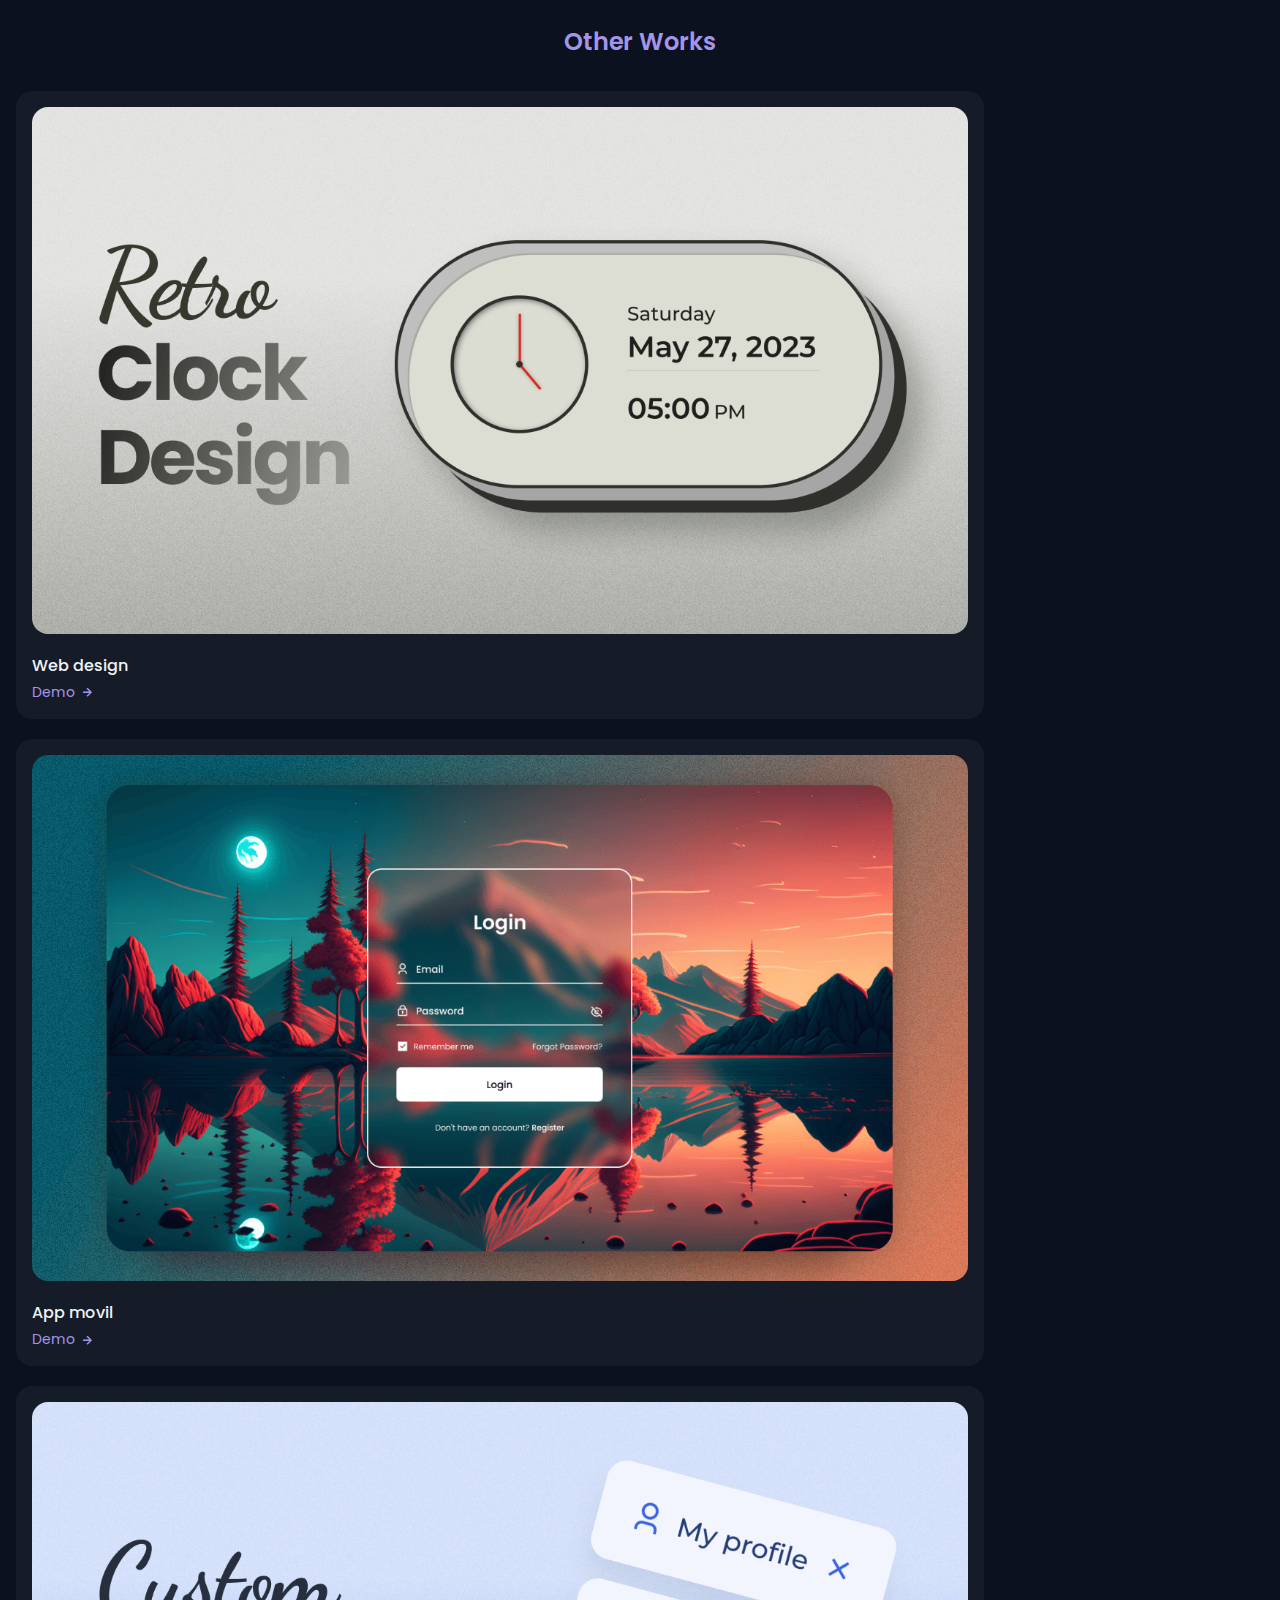
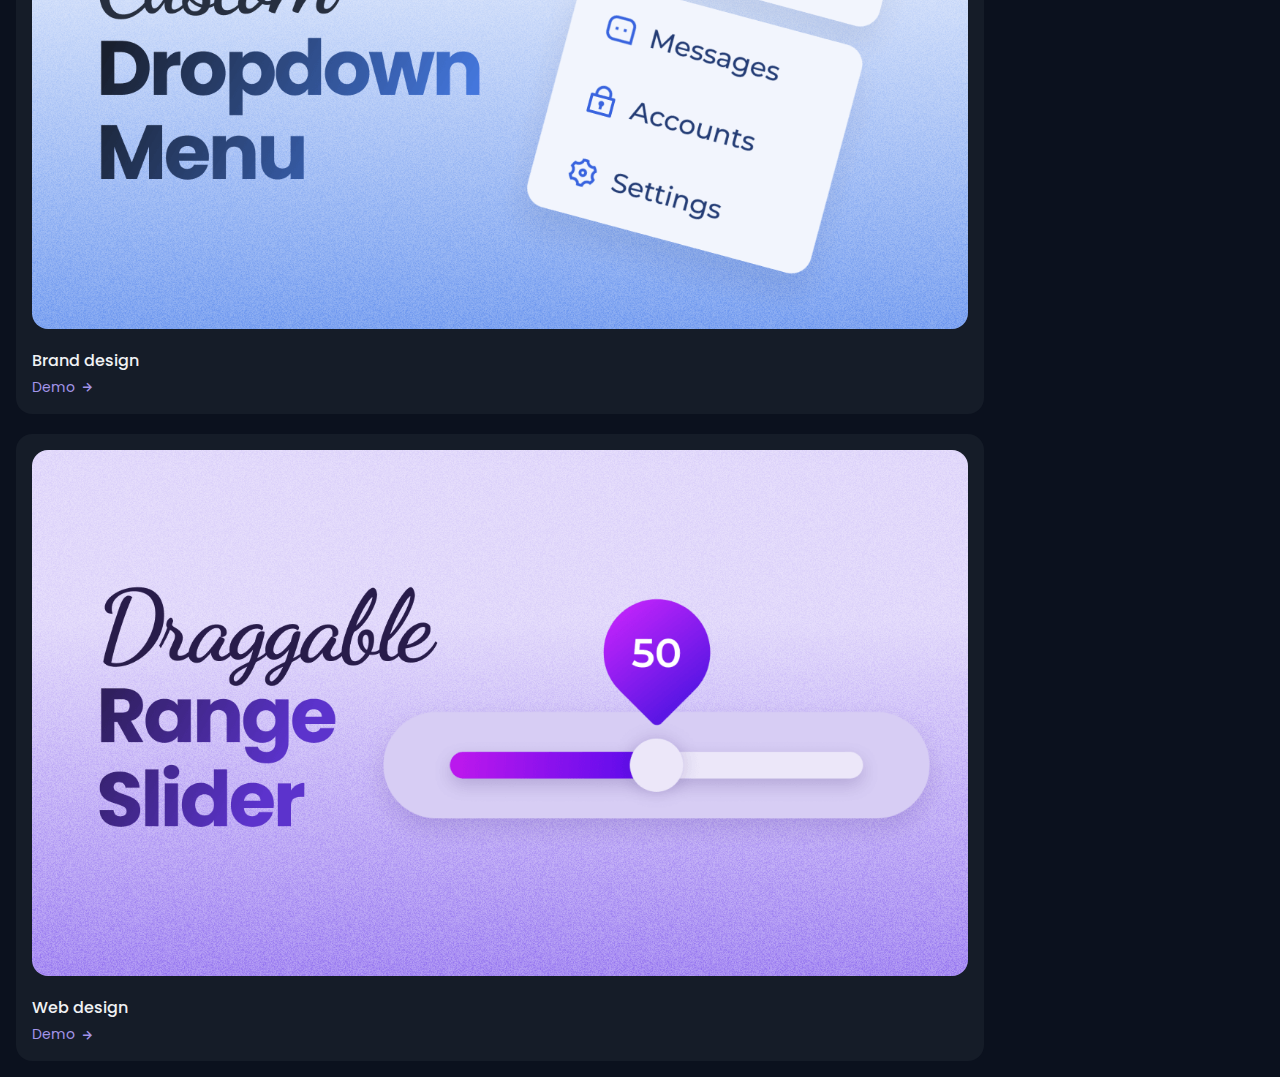
==== project.html @ c3a9596c "Add files via upload" ====
<!DOCTYPE html>

<html lang="en">
  <head>
    <meta charset="UTF-8" />
    <meta name="viewport" content="width=device-width, initial-scale=1.0" />
    <meta http-equiv="X-UA-Compatible" content="ie=edge" />
    
        <!--=============== FAVICON ===============-->

    <link
      rel="shortcut icon"
      href="logo.png"
      type="image/x-icon"
    />

    
        <!--=============== BOXICONS ===============-->

    <link
      href="https://unpkg.com/boxicons@2.1.4/css/boxicons.min.css"
      rel="stylesheet"
    />
    
     <!-- Project CSS -->
    <link rel="stylesheet" href="project.css"/>
    <title>Project | Akasii</title>
  </head>
  <body>
    
          <section class="work section" id="work">
        <h2 class="section__title section__title-project section__work">Other Works</h2>

        <div class="work__container container grid">
          <div class="work__card mix web">
            <img src="work6.png" alt="" class="work__img" />

            <h3 class="work__title">Web design</h3>

            <a href="#" class="work__button">
              Demo <i class="bx bx-right-arrow-alt work__icon"></i>
            </a>
          </div>

          <div class="work__card mix movil">
            <img src="work7.png" alt="" class="work__img" />

            <h3 class="work__title">App movil</h3>

            <a href="#" class="work__button">
              Demo <i class="bx bx-right-arrow-alt work__icon"></i>
            </a>
          </div>

          <div class="work__card mix design">
            <img src="work8.png" alt="" class="work__img" />

            <h3 class="work__title">Brand design</h3>

            <a href="#" class="work__button">
              Demo <i class="bx bx-right-arrow-alt work__icon"></i>
            </a>
          </div>

          <div class="work__card mix web">
            <img src="work9.png" alt="" class="work__img" />

            <h3 class="work__title">Web design</h3>

            <a href="#" class="work__button">
              Demo <i class="bx bx-right-arrow-alt work__icon"></i>
            </a>
          </div>

</section>
    
  </body>
</html>
---- project.css ----
/*=============== GOOGLE FONTS ===============*/
@import url("https://fonts.googleapis.com/css2?family=Poppins:wght@400;500;600&display=swap");

/*=============== VARIABLES CSS ===============*/
:root {
  --header-height: 3.5rem;

  /*========== Colors ==========*/
  /*Color mode HSL(hue, saturation, lightness)*/
  /*
        Purple: hsl(250, 66%, 75%)
        Blue: hsl(207, 90%, 72%)
        Pink: hsl(356, 66%, 75%)
        Teal: hsl(174, 63%, 62%)
  */
  --first-hue: 250;
  --sat: 66%;
  --lig: 75%;
  --second-hue: 219;
  --first-color: hsl(var(--first-hue), var(--sat), var(--lig));
  --first-color-alt: hsl(var(--first-hue), var(--sat), 71%); /* -4% */
  --title-color: hsl(var(--second-hue), 15%, 95%);
  --text-color: hsl(var(--second-hue), 8%, 75%);
  --text-color-light: hsl(var(--second-hue), 4%, 55%);
  --body-color: hsl(var(--second-hue), 48%, 8%);
  --container-color: hsl(var(--second-hue), 32%, 12%);

  /*========== Font and typography ==========*/
  /*.5rem = 8px | 1rem = 16px ...*/
  --body-font: 'Poppins', sans-serif;
  --biggest-font-size: 1.75rem;
  --h1-font-size: 1.5rem;
  --h2-font-size: 1.25rem;
  --h3-font-size: 1rem;
  --normal-font-size: .938rem;
  --small-font-size: .813rem;
  --smaller-font-size: .75rem;
  --tiny-font-size: .625rem;

  /*========== Font weight ==========*/
  --font-medium: 500;
  --font-semibold: 600;

  /*========== z index ==========*/
  --z-tooltip: 10;
  --z-fixed: 100;
  --z-modal: 1000;
}

/* Responsive typography */
@media screen and (min-width: 968px) {
  :root {
    --biggest-font-size: 2.5rem;
    --h1-font-size: 2.25rem;
    --h2-font-size: 1.5rem;
    --h3-font-size: 1.25rem;
    --normal-font-size: 1rem;
    --small-font-size: .875rem;
    --smaller-font-size: .813rem;
  }
}

/*=============== BASE ===============*/
* {
  box-sizing: border-box;
  padding: 0;
  margin: 0;
}

html {
  scroll-behavior: smooth;
}

body,
button,
input,
textarea {
  font-family: var(--body-font);
  font-size: var(--normal-font-size);
}

body {
  background-color: var(--body-color);
  color: var(--text-color);
  transition: .4s; /* for light mode animation */
}

h1, h2, h3 {
  color: var(--title-color);
  font-weight: var(--font-semibold);
}

ul {
  list-style: none;
}

a {
  text-decoration: none;
}

button {
  cursor: pointer;
  border: none;
  outline: none;
}

img {
  max-width: 100%;
  height: auto;
}

/*=============== THEME ===============*/


/*========== Variables Dark theme ==========*/


/*========== 
    Color changes in some parts of 
    the website, in light theme
==========*/


/*=============== REUSABLE CSS CLASSES ===============*/
.container {
  max-width: 968px;
  margin-left: 1rem;
  margin-right: 1rem;
}

.grid {
  display: grid;
  gap: 1.25rem;
}

.main {
  overflow: hidden;
}

.section {
  padding: 4.5rem 0 1rem;
}

.section__title, 
.section__subtitle {
  text-align: center;
}

.section__title {
  font-size: var(--h2-font-size);
  color: var(--first-color);
  margin-bottom: 2rem;
}

.section__work {
  margin-bottom: 1rem;
}

.section__subtitle {
  display: block;
  font-size: var(--smaller-font-size);
  color: var(--text-color-light);
}

/*=============== HEADER & NAV===============*/
.header {
  position: fixed;
  top: 0;
  left: 0;
  width: 100%;
  background-color: var(--body-color);
  z-index: var(--z-fixed);
}

.nav {
  height: var(--header-height);
  display: flex;
  justify-content: space-between;
  align-items: center;
}

.nav__logo {
  color: var(--first-color);
  font-weight: var(--font-medium);
  transition: .4s;
}

.nav__logo:hover {
  color: var(--first-color-alt);
}

.nav__menu {
  position: fixed;
  bottom: 1rem;
  background-color: hsl(var(--second-hue), 32%, 16%, .8);
  width: 90%;
  border-radius: 4rem;
  padding: 1rem 2.25rem;
  backdrop-filter: blur(10px);
}

.nav__list {
  display: flex;
  justify-content: space-between;
  align-content: center;
}

.nav__link {
  color: var(--text-color);
  font-size: 1.25rem;
  padding: .4rem;
  display: flex;
  border-radius: 5rem;
}

/* Active link */
.active-link {
  background: linear-gradient(100deg,
              hsl(var(--first-hue), var(--sat), var(--lig), 1),
              hsl(var(--first-hue), var(--sat), var(--lig), .2)
              );
  box-shadow: 0 0 16px hsl(var(--first-hue), var(--sat), var(--lig), .4);
}

/* Change background header */
.scroll-header {
  box-shadow: 0 4px 4px hsl(0, 0%, 4%, .3);
}

/*=============== HOME ===============*/
.home__container {
  position: relative;
  row-gap: 4.5rem;
  padding-top: 2rem;
}

.home__data {
  text-align: center;
}

.home__greeting, 
.home__education {
  font-size: var(--small-font-size);
  font-weight: var(--font-medium);
}

.home__greeting {
  display: block;
  color: var(--title-color);
  margin-bottom: .25rem;
}

.home__education {
  color: var(--text-color);
  margin-bottom: .25rem;
}

.home__name {
  font-size: var(--biggest-font-size);
}

.home__img {
  width: 160px;
}

.home__handle {
  justify-self: center;
  width: 190px;
  height: 293px;
  background: linear-gradient(100deg,
              hsl(var(--first-hue), var(--sat), var(--lig), 1),
              hsl(var(--first-hue), var(--sat), var(--lig), .2)
             );
  border-radius: 10rem 10rem 1rem 1rem;
  display: flex;
  align-items: flex-end;
  justify-content: center;
  overflow: hidden;
}

.home__buttons {
  display: flex;
  justify-content: center;
  align-items: center;
  gap: 1.5rem;
}

.home__social, 
.home__scroll {
  position: absolute;
}

.home__social {
  bottom: 5rem;
  left: 0;
  display: grid;
  row-gap: .5rem;
}

.home__social-link {
  width: max-content;
  background-color: var(--container-color);
  color: var(--first-color);
  padding: .25rem;
  border-radius: .25rem;
  display: flex;
  font-size: 1rem;
  transition: .4s;
}

.home__social-link:hover {
  background-color: var(--first-color);
  color: #fff;
}

.home__social::after {
  content: "";
  width: 32px;
  height: 2px;
  background-color: var(--first-color);
  transform: rotate(90deg) translate(16px, 3px);
}

.home__scroll {
  color: var(--first-color);
  right: -1.5rem;
  bottom: 4rem;
  display: grid;
  row-gap: 2.25rem;
  justify-items: center;
}

.home__scroll-icon {
  font-size: 1.25rem;
}

.home__scroll-name {
  font-size: var(--smaller-font-size);
  transform: rotate(90deg);
}

/*=============== BUTTONS ===============*/
.button {
  display: inline-block;
  background-color: var(--first-color);
  color: var(--body-color);
  padding: .75rem 1rem;
  border-radius: .5rem;
  font-weight: var(--font-medium);
  transition: .4s;
}

.button:hover {
  background-color: var(--first-color-alt);
  color: var(--body-color);
}

.button--ghost {
  background-color: transparent;
  border: 2px solid var(--first-color);
  color: var(--first-color);
}

/*=============== ABOUT ===============*/
.about__container {
  row-gap: 2.5rem;
}

.about__img {
  width: 220px;
  border-radius: 1.5rem;
  justify-self: center;
}

.about__data {
  text-align: center;
}

.about__info {
  display: grid;
  grid-template-columns: repeat(3, 1fr);
  gap: .5rem;
  margin-bottom: 2rem;
}

.about__box {
  background-color: var(--container-color);
  border-radius: .75rem;
  padding: .75rem .5rem;
}

.about__icon {
  font-size: 1.5rem;
  color: var(--first-color);
  margin-bottom: .5rem;
}

.about__title {
  font-size: var(--small-font-size);
}

.about__subtitle {
  font-size: var(--tiny-font-size);
}

.about__description {
  margin-bottom: 2rem;
}

/*=============== SKILLS ===============*/
.skills__container {
  row-gap: 2rem;
  padding-top: 1rem;
}

.skills__content {
  background-color: var(--container-color);
  padding: 1.5rem;
  border-radius: 1.25rem;
}

.skills__title {
  font-size: var(--normal-font-size);
  font-weight: var(--font-medium);
  color: var(--first-color);
  text-align: center;
  margin-bottom: 1.5rem;
}

.skills__box {
  display: flex;
  justify-content: center;
  column-gap: 2.5rem;
}

.skills__group {
  display: grid;
  align-content: flex-start;
  row-gap: 1rem;
}

.skills__data {
  display: flex;
  column-gap: .5rem;
}

.skills .bxs-badge-check {
  font-size: 1rem;
  color: var(--first-color);
}

.skills__name {
  font-size: var(--normal-font-size);
  font-weight: var(--font-medium);
  line-height: 18px;
}

.skills__level {
  font-size: var(--tiny-font-size);
}

/*Active modal*/
.active-modal {
  opacity: 1;
  visibility: visible;
}

/*=============== WORK ===============*/
.work__container {
  padding-top: 1rem;
}

.work__filters {
  display: flex;
  justify-content: center;
  align-items: center;
  column-gap: .75rem;
  margin-bottom: 2rem;
}

.work__item {
  cursor: pointer;
  color: var(--text-color);
  padding: .25rem .75rem;
  font-weight: var(--font-medium);
  border-radius: .5rem;
}

.work__card {
  background-color: var(--container-color);
  padding: 1rem;
  border-radius: 1rem;
}

.work__img {
  border-radius: 1rem;
  margin-bottom: .75rem;
}

.work__title {
  font-size: var(--normal-font-size);
  font-weight: var(--font-medium);
  margin-bottom: .25rem;
}

.work__button {
  width: max-content;
  color: var(--first-color);
  font-size: var(--small-font-size);
  display: flex;
  align-items: center;
  column-gap: .25rem;
}

.work__button:hover .work__icon {
  transform: translateX(.25rem);
}

.work__icon {
  font-size: 1rem;
  transition: .4s;
}

 .section__title-project {
   margin-top: -3rem;
 }

/* Active item work*/
.active-work {
  background-color: var(--first-color);
  color: var(--body-color);
}

.button__work {
  display: flex;
  margin-top: 1rem;
  text-align: center;
  align-content: center;
  justify-content: center;
  align-items: center;
}

.button__project-icon {
  font-size: 1rem;
  transition: .4s;
  margin-top: .25;
}

/*=============== TESTIMONIAL ===============*/


/* Swiper class */


/*=============== CONTACT ===============*/
.contact__container {
  row-gap: 3rem;
  padding-bottom: 3rem;
}

.contact__title {
  text-align: center;
  font-size: var(--h3-font-size);
  margin-bottom: 1.5rem;
}

.contact__info {
  display: grid;
  gap: 1rem;
}

.contact__card {
  background-color: var(--container-color);
  padding: 1rem;
  border-radius: .75rem;
  text-align: center;
  justify-content: center;
}

.contact__card-icon {
  font-size: 2rem;
  color: var(--title-color);
  margin-bottom: .25rem;
}

.contact__card-title, 
.contact__card-data {
  font-size: var(--small-font-size);
}

.contact__card-title {
  font-weight: var(--font-medium);
}

.contact__card-data {
  display: block;
  margin-bottom: .75rem;
}

.contact__button {
  color: var(--first-color);
  font-size: var(--small-font-size);
  display: flex;
  align-items: center;
  justify-content: center;
  column-gap: .25rem;
}

.contact__button:hover .contact__button-icon {
  transform: translateX(.25rem);
}

.contact__button-icon {
  transition: .4s;
}

.contact__form-div {
  position: relative;
  margin-bottom: 2rem;
  height: 4rem;
}

.contact__form-input {
  position: absolute;
  top: 0;
  left: 0;
  width: 100%;
  height: 100%;
  border: 2px solid var(--text-color-light);
  background: none;
  color: var(--text-color);
  outline: none;
  padding: 1.5rem;
  border-radius: .75rem;
  z-index: 1;
}

.contact__form-tag {
  position: absolute;
  top: -.75rem;
  left: 1.25rem;
  font-size: var(--smaller-font-size);
  padding: .25rem;
  background-color: var(--body-color);
  z-index: 10;
}

.contact__form-area {
  height: 11rem;
}

.contact__form-area textarea {
  resize: none;
}

/*=============== FOOTER ===============*/
.footer {
  background-color: var(--first-color);
}

.footer__container {
  padding: 2rem 0 6rem;
}

.footer__title, 
.footer-link {
  color: var(--body-color);
}

.footer__title {
  text-align: center;
  margin-bottom: 2rem;
}

.footer__list {
  display: flex;
  justify-content: center;
  column-gap: 1.5rem;
  margin-bottom: 2rem;
}

.footer__social {
  display: flex;
  justify-content: center;
  column-gap: 1.25rem;
}

.footer__social-link {
  background-color: var(--body-color);
  color: var(--first-color);
  padding: .25rem;
  border-radius: .25rem;
  font-size: 1rem;
  display: inline-flex;
}

.footer__copy {
  display: block;
  margin-top: 4.5rem;
  color: var(--container-color);
  text-align: center;
  font-size: var(--smaller-font-size);
}

/*=============== SCROLL BAR ===============*/
::-webkit-scrollbar {
  width: .6rem;
  border-radius: .5rem;
  background-color: hsl(var(--second-hue), 8%, 30%);
}

::-webkit-scrollbar-thumb {
  background-color: hsl(var(--second-hue), 8%, 26%);
  border-radius: .5rem;
}

::-webkit-scrollbar-thumb:hover {
  background-color: hsl(var(--second-hue), 8%, 20%);
}
/*=============== BREAKPOINTS ===============*/
/* For small devices */
/* @media screen and (max-width: 320px){
  .nav__menu {
    padding: 1rem 1.5rem;
  }
  
  .home__buttons {
    flex-direction: column;
  }
  
  .home__handle {
    width: 150px;
    height: 253px;
  }
  
  .home__img {
    width: 130px;
  }
  
  .about__info {
    grid-template-columns: repeat(2, 1fr);
  }
  
  .skills__box {
    column-gap: 1rem;
  }
  
  .skills__name {
    font-size: var(--small-font-size);
  }
  
  .work__item {
    font-size: var(--small-font-size);
  }
  
} */

/* For medium devices */
/* @media screen and (mim-width: 576px){
  .nav__menu {
    width: 328px;
    left: 0;
    right: 0;
    margin: 0 auto;
  }
  
  .about__info {
    grid-template-columns: repeat(3, 140px);
    justify-content: center;
  }
  
  .about__subtitle {
    padding: 0 5rem;
  }
  
  .skills__container {
    justify-content: center;
  }
  
  .skills__content {
    padding: 2rem 4rem;
  }
  
  .work__container {
    justify-content: center;
  }
  
  .work__img {
    width: 295px;
  }
  
  .contact__info {
    grid-template-columns: 300px;
    justify-content: center;
  }
  
  .contact__form {
    width: 360px;
    margin: 0 auto;
  } */
  
}

/* For large devices */
/* @media screen and (max-width: 767px){
  .work__ccontainer {
    grid-template-columns: repeat(2, max-content);
  }
  
  .contact__container {
    grid-template-columns: repeat(2, max-content);
    justify-content: center;
    column-gap: 3rem;
  } */
  
}
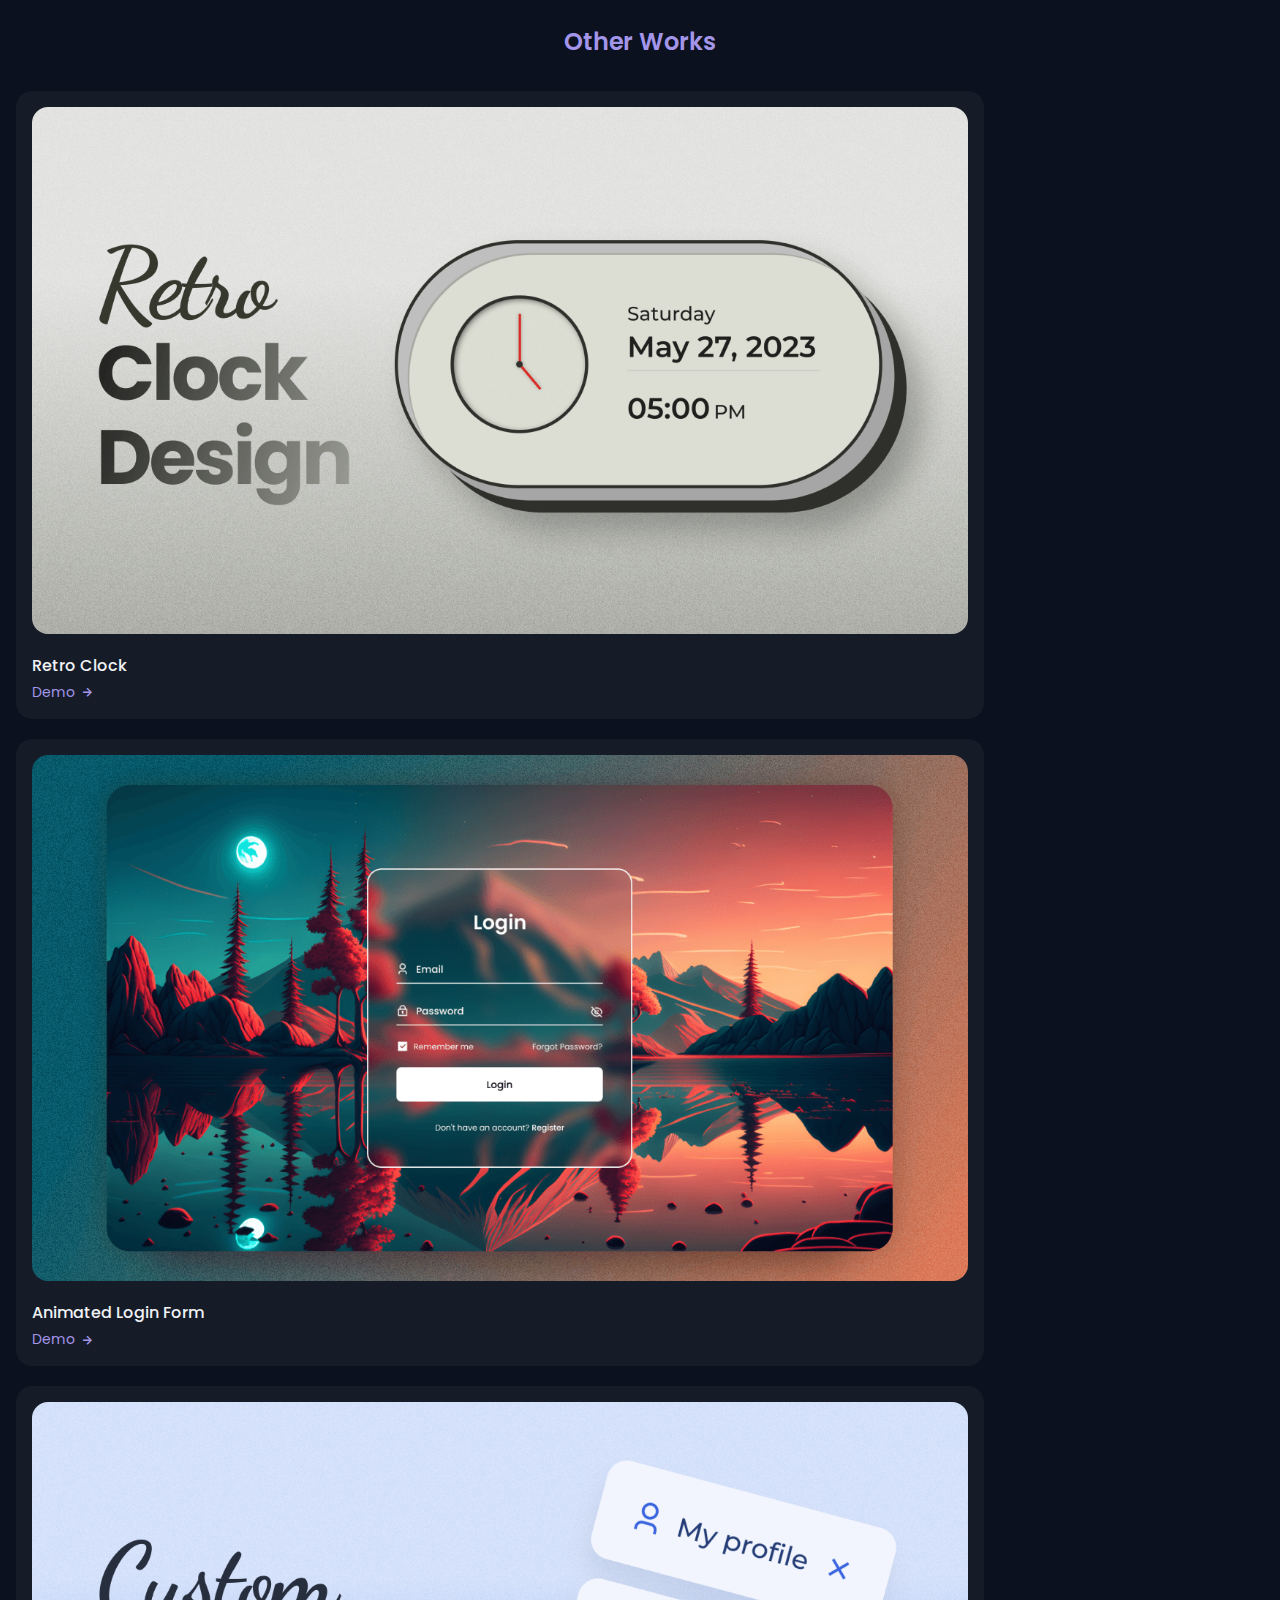
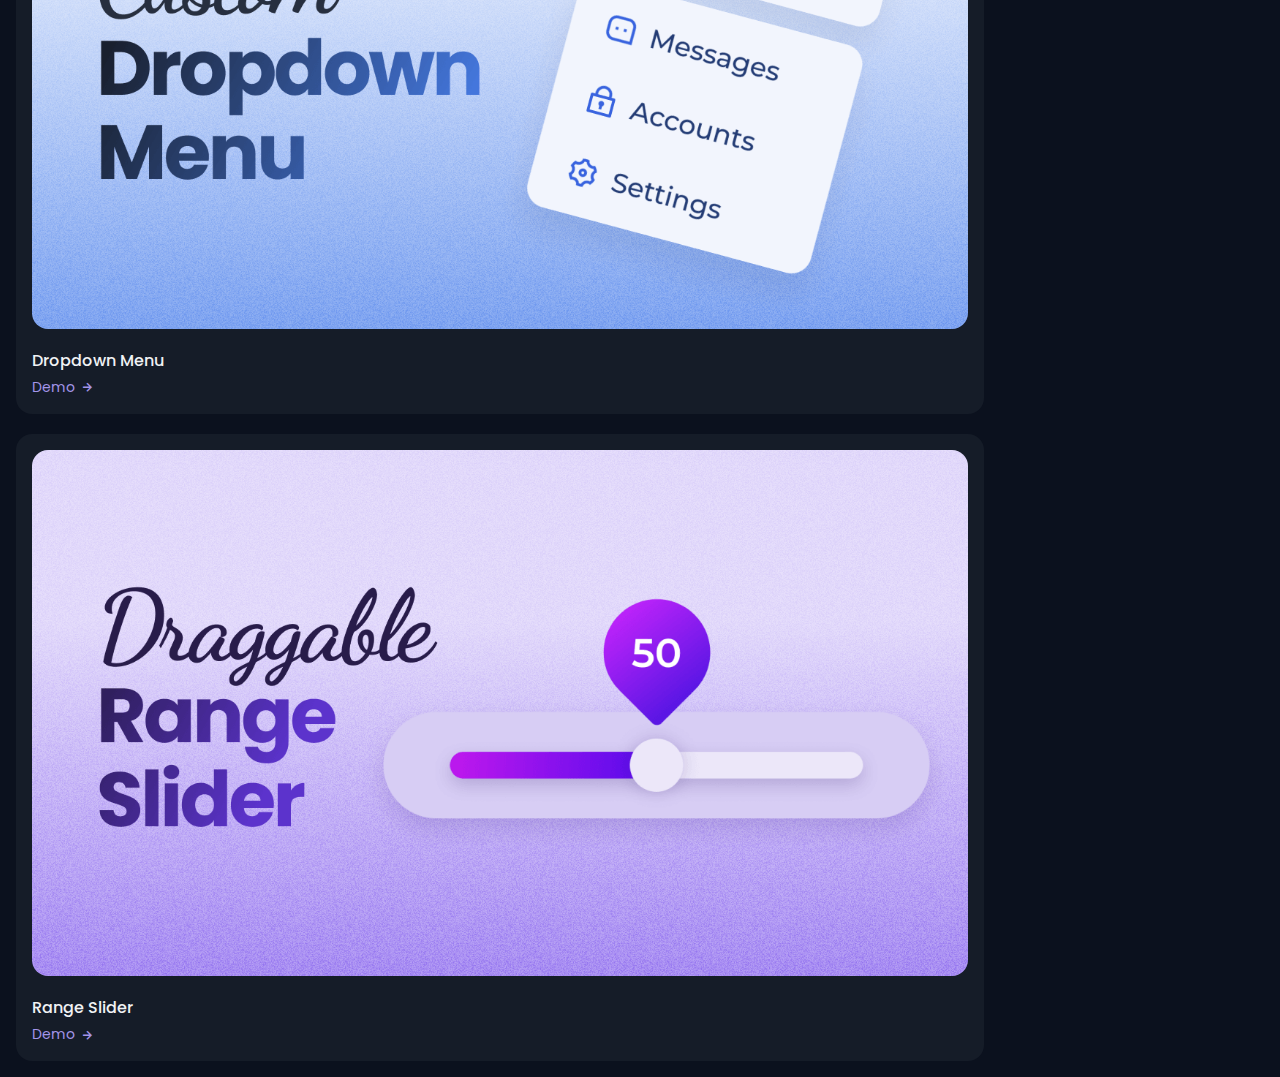
==== commit 6444bc8f: "Add files via upload" ====
--- a/project.html
+++ b/project.html
@@ -24,6 +24,7 @@
     
      <!-- Project CSS -->
     <link rel="stylesheet" href="project.css"/>
+    
     <title>Project | Akasii</title>
   </head>
   <body>
@@ -35,9 +36,9 @@
           <div class="work__card mix web">
             <img src="work6.png" alt="" class="work__img" />
 
-            <h3 class="work__title">Web design</h3>
+            <h3 class="work__title">Retro Clock</h3>
 
-            <a href="#" class="work__button">
+            <a href="https://akasii-88.github.io/Retro-Clock/" class="work__button">
               Demo <i class="bx bx-right-arrow-alt work__icon"></i>
             </a>
           </div>
@@ -45,9 +46,9 @@
           <div class="work__card mix movil">
             <img src="work7.png" alt="" class="work__img" />
 
-            <h3 class="work__title">App movil</h3>
+            <h3 class="work__title">Animated Login Form</h3>
 
-            <a href="#" class="work__button">
+            <a href="https://akasii-88.github.io/Animated-Login-Form/" class="work__button">
               Demo <i class="bx bx-right-arrow-alt work__icon"></i>
             </a>
           </div>
@@ -55,9 +56,9 @@
           <div class="work__card mix design">
             <img src="work8.png" alt="" class="work__img" />
 
-            <h3 class="work__title">Brand design</h3>
+            <h3 class="work__title">Dropdown Menu</h3>
 
-            <a href="#" class="work__button">
+            <a href="https://akasii-88.github.io/Dropdown-Menu/" class="work__button">
               Demo <i class="bx bx-right-arrow-alt work__icon"></i>
             </a>
           </div>
@@ -65,9 +66,9 @@
           <div class="work__card mix web">
             <img src="work9.png" alt="" class="work__img" />
 
-            <h3 class="work__title">Web design</h3>
+            <h3 class="work__title">Range Slider</h3>
 
-            <a href="#" class="work__button">
+            <a href="https://akasii-88.github.io/Range-Slider/" class="work__button">
               Demo <i class="bx bx-right-arrow-alt work__icon"></i>
             </a>
           </div>
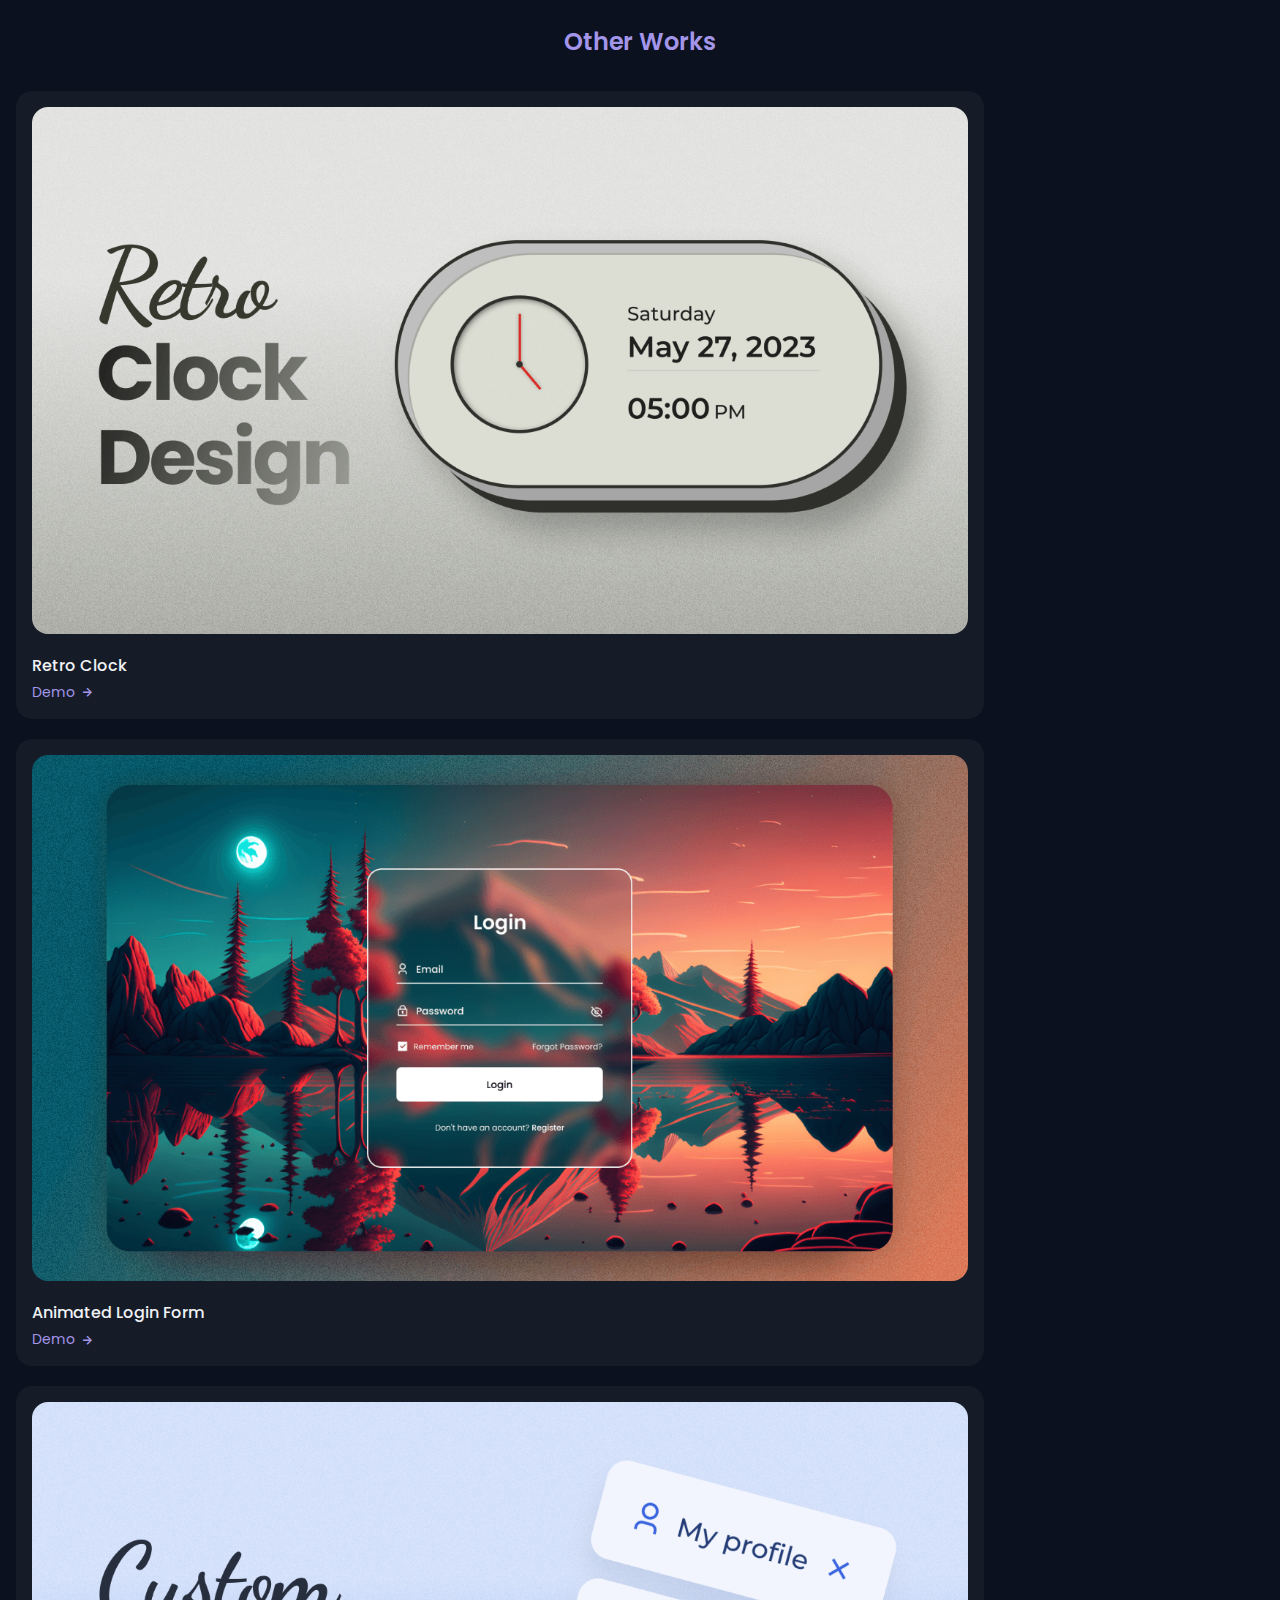
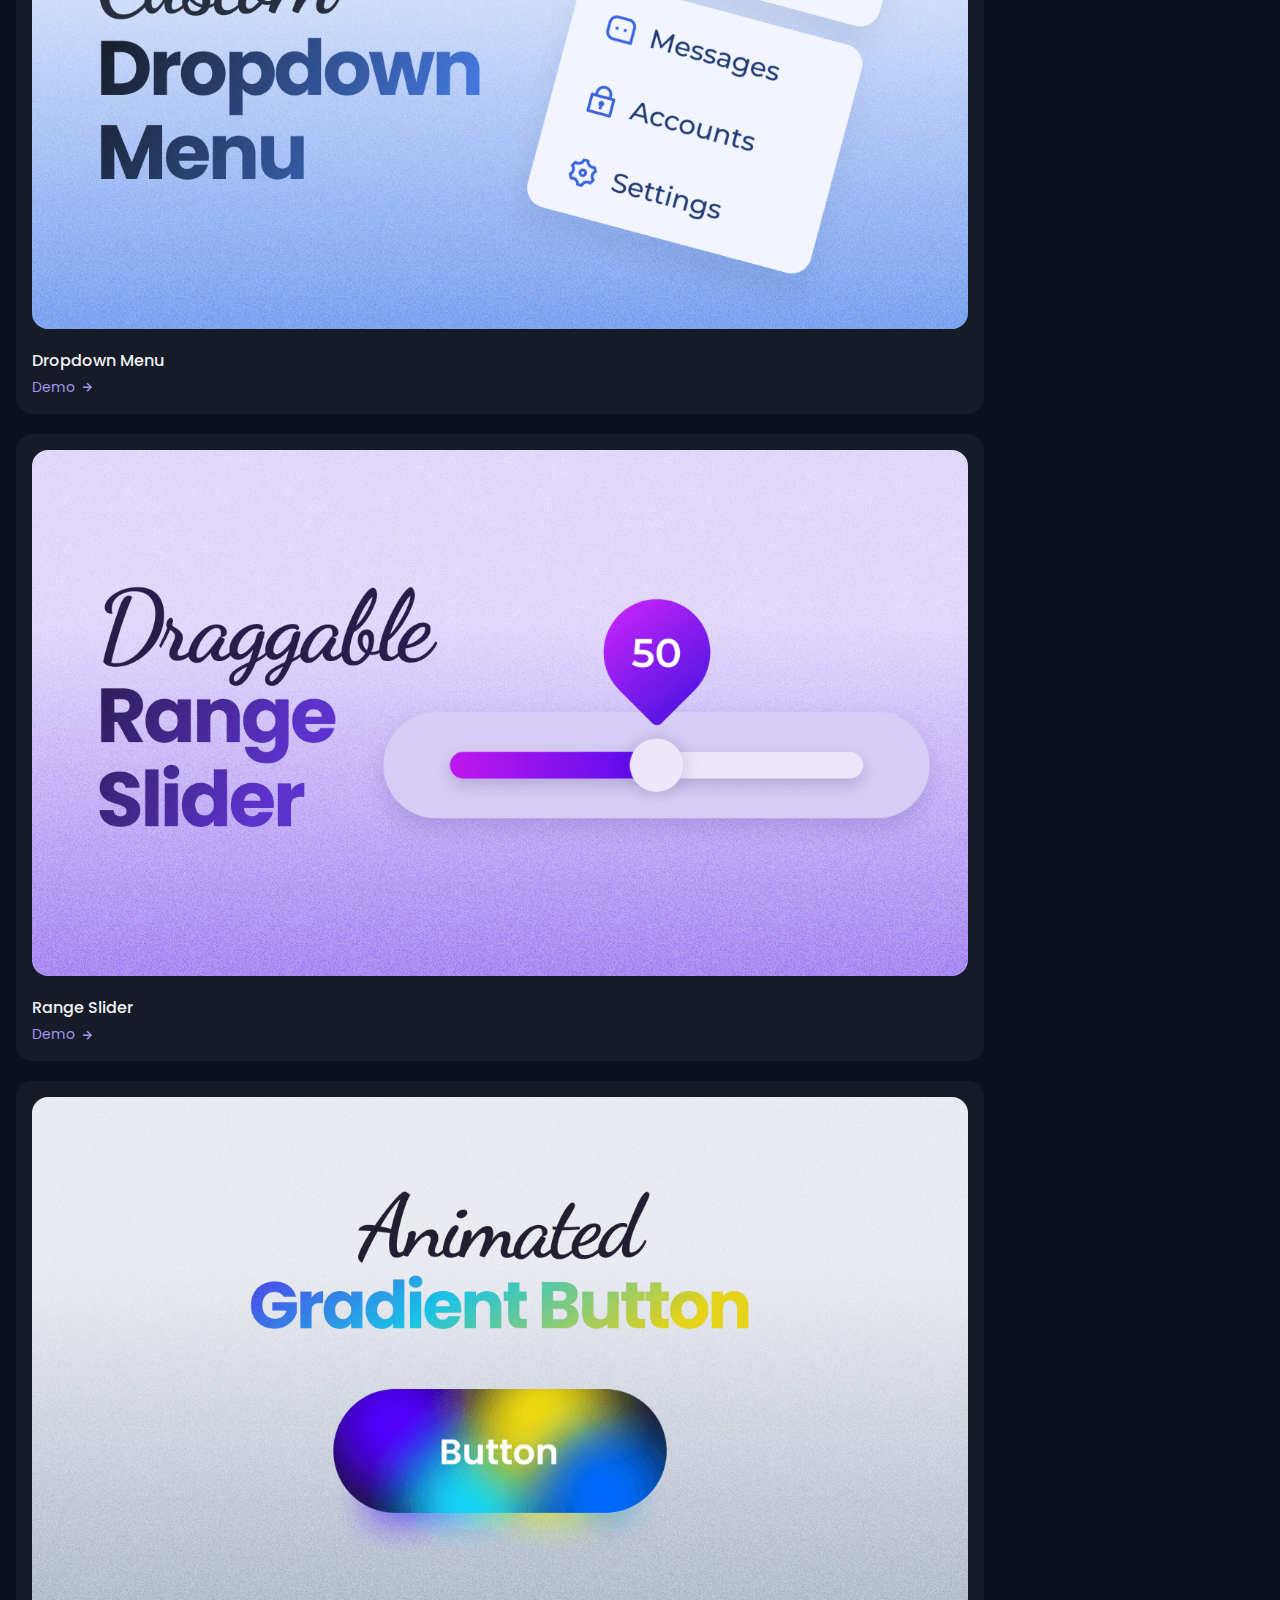
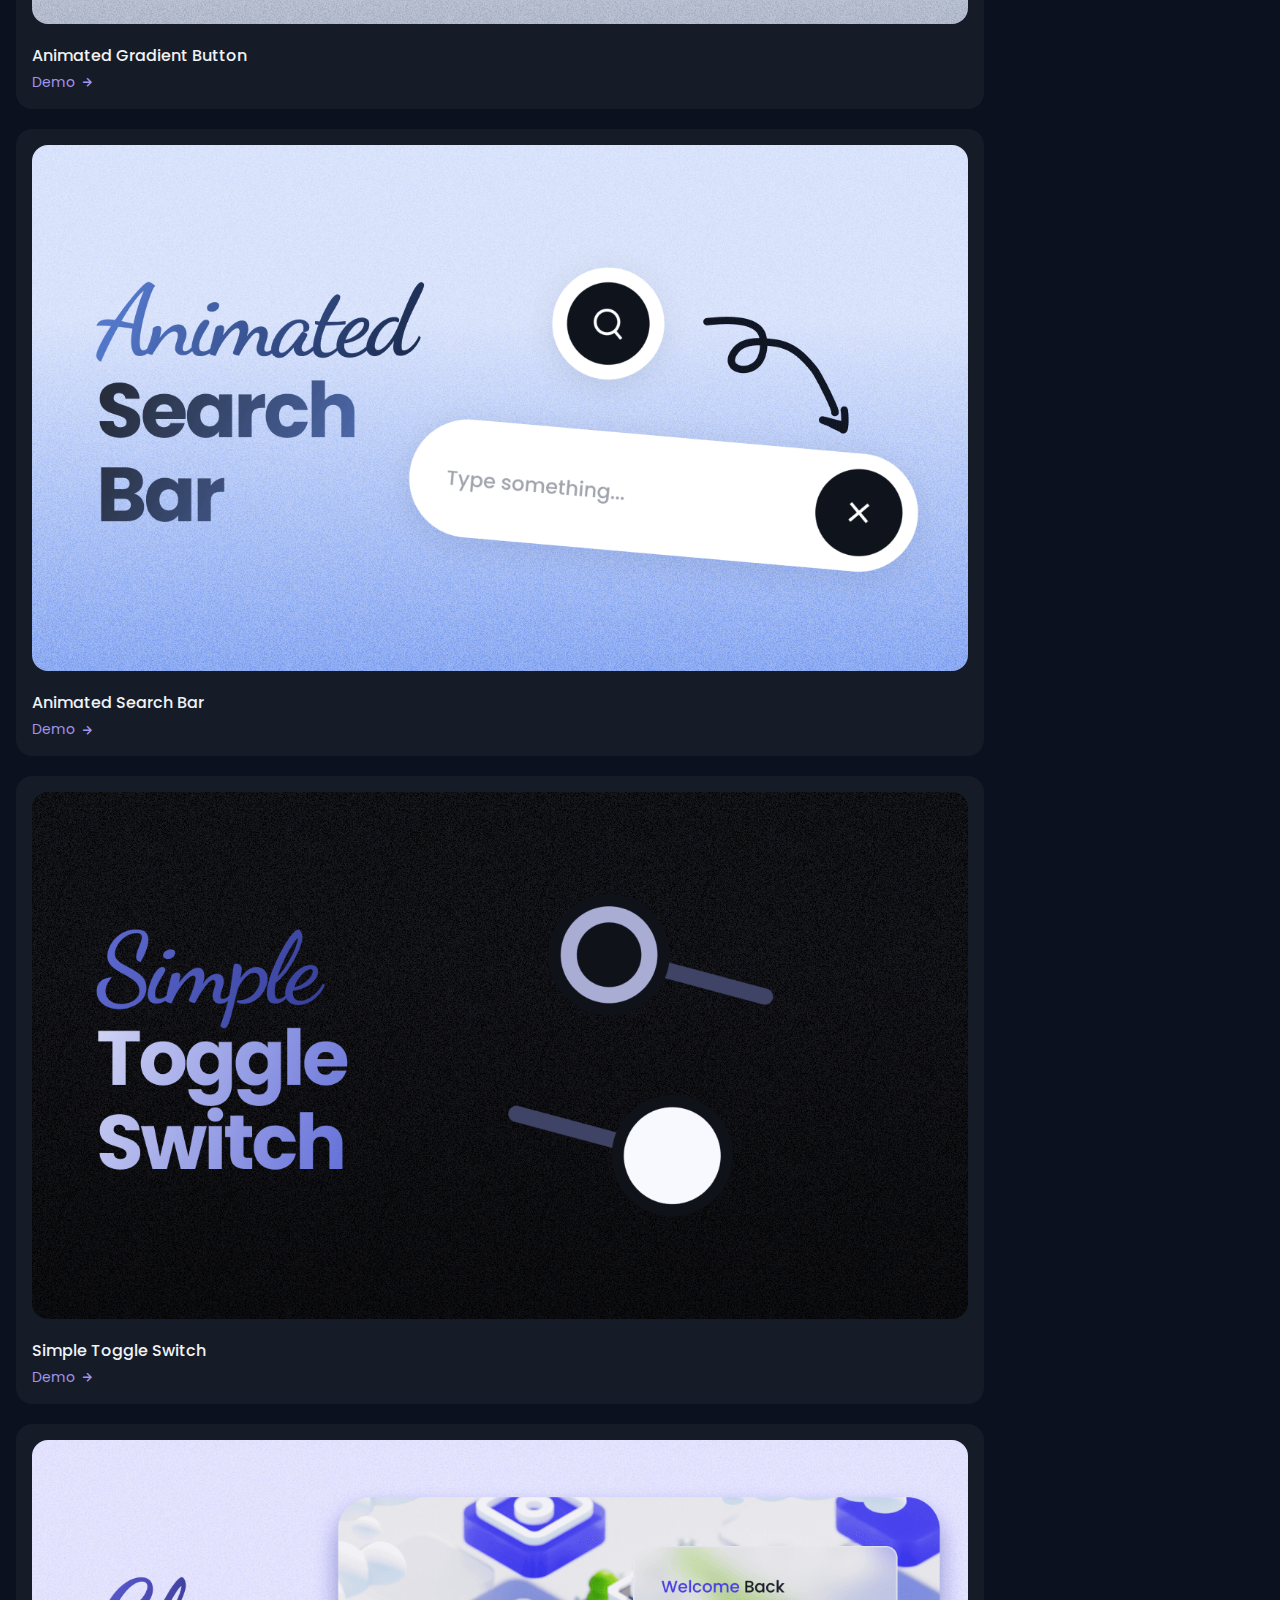
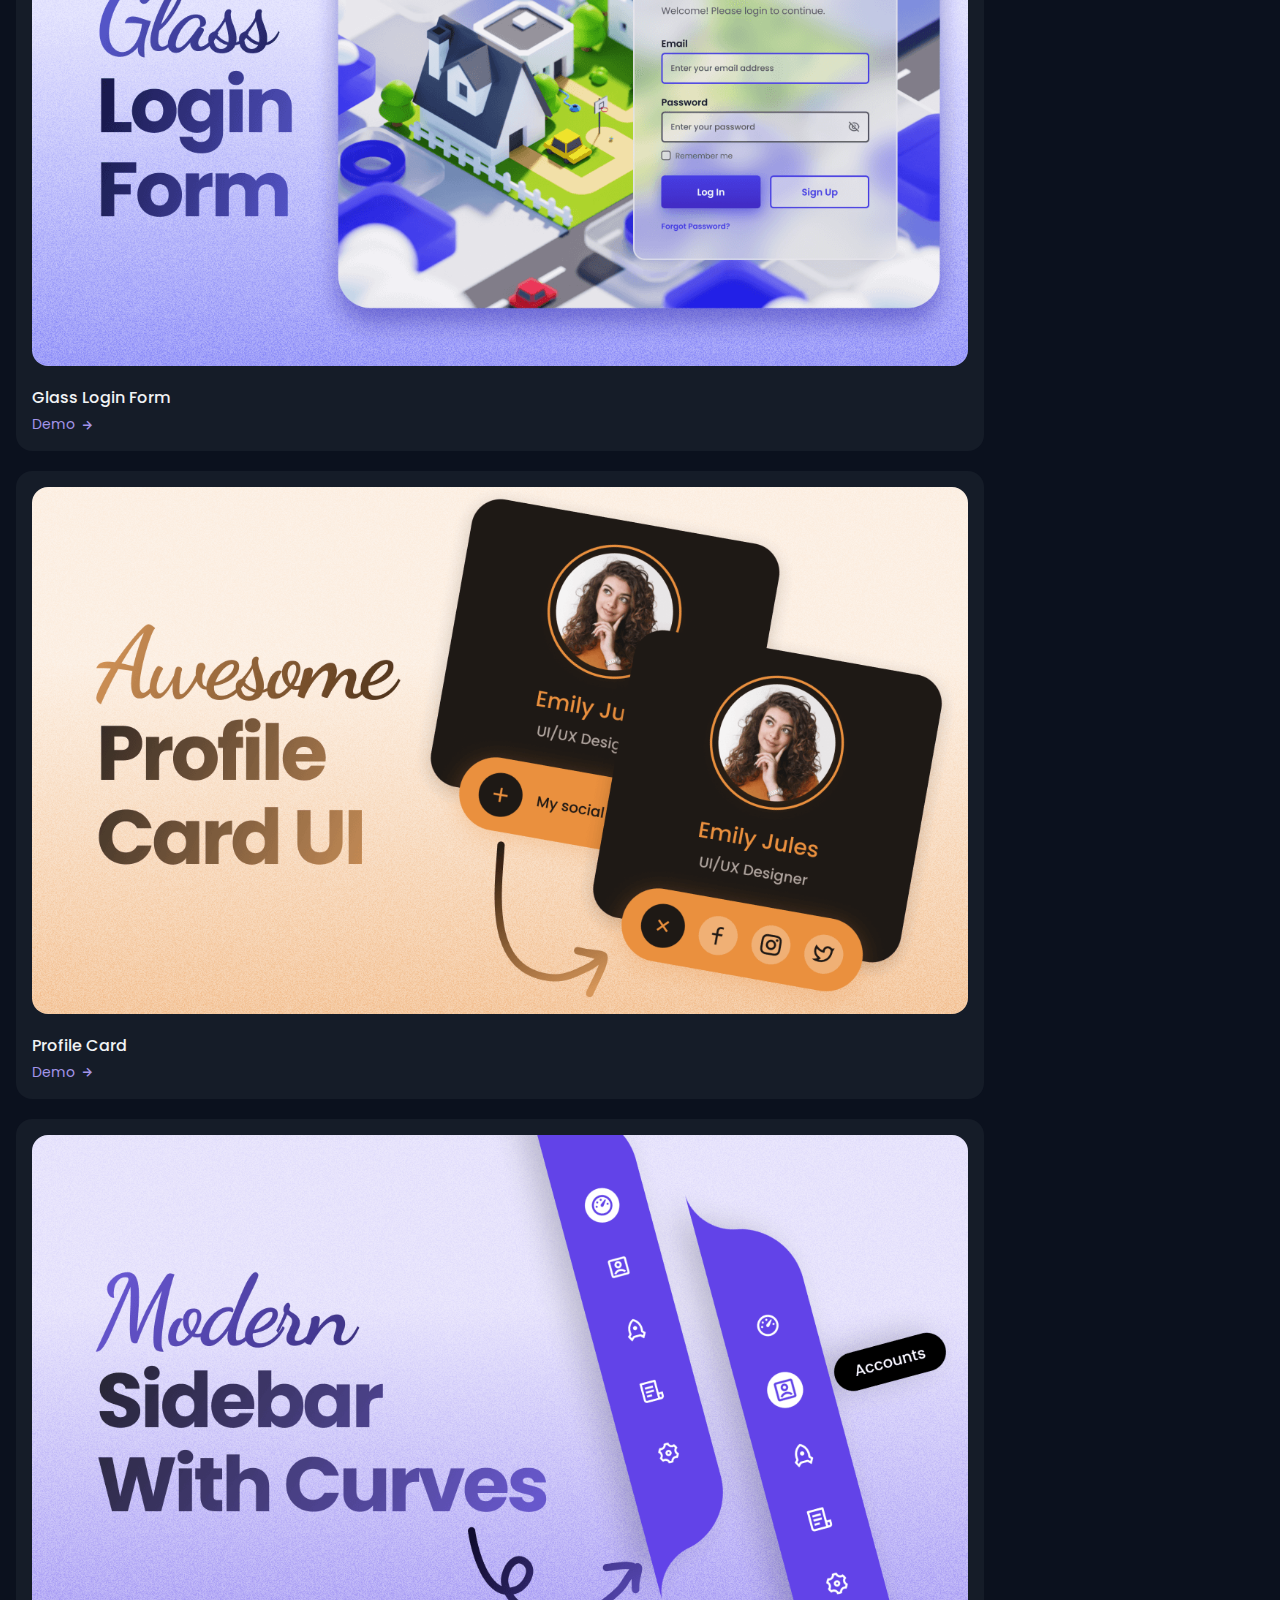
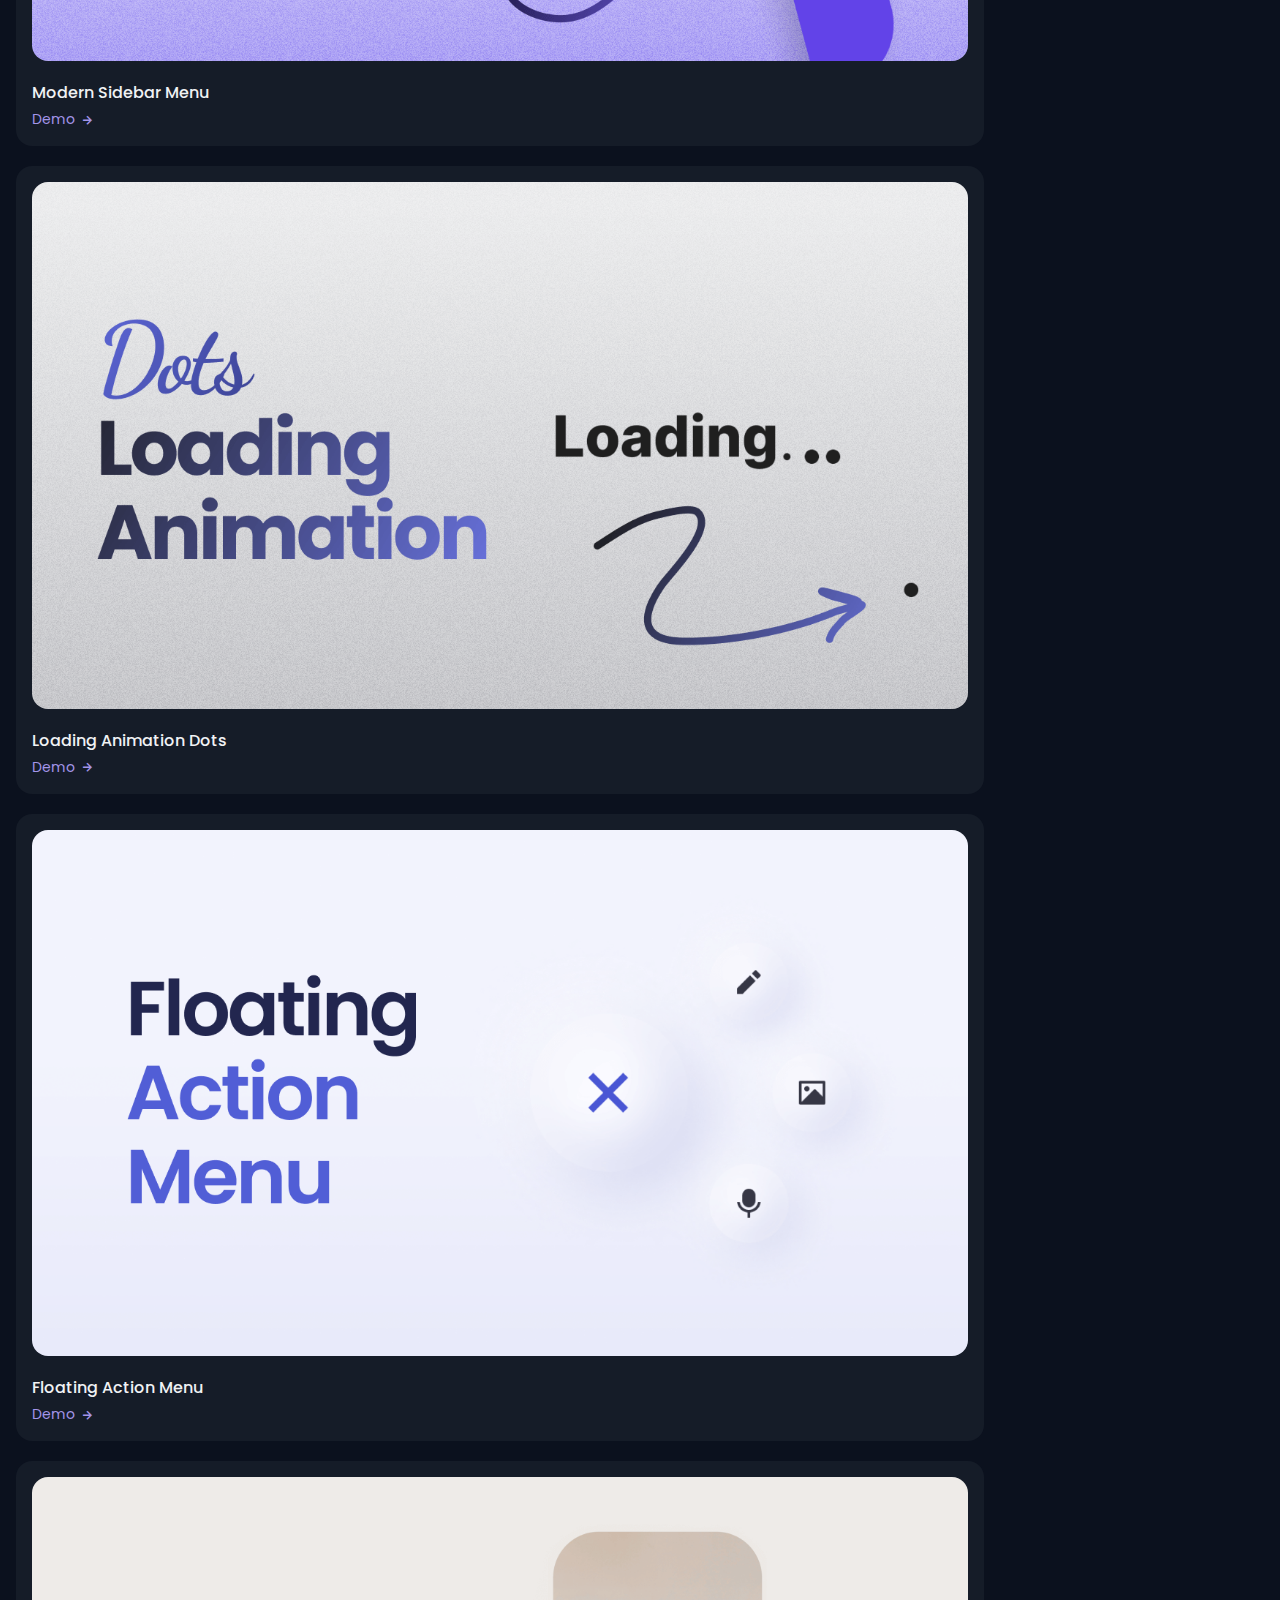
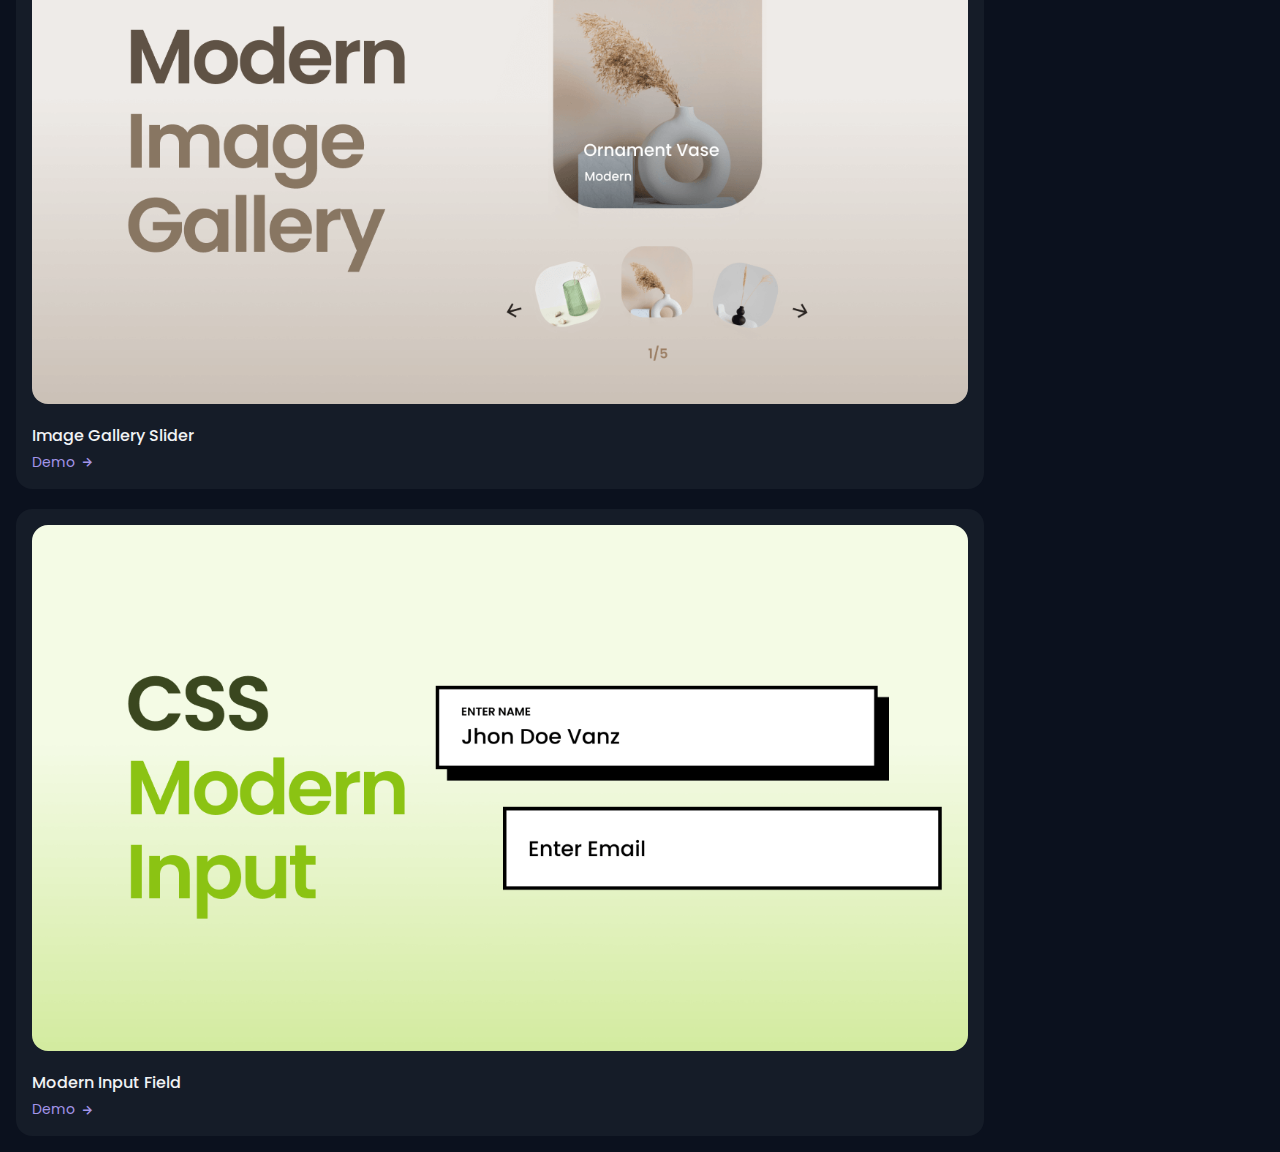
==== commit 9bb3c2a4: "Add files via upload" ====
--- a/project.html
+++ b/project.html
@@ -72,6 +72,106 @@
               Demo <i class="bx bx-right-arrow-alt work__icon"></i>
             </a>
           </div>
+          
+          <div class="work__card mix web">
+            <img src="work10.png" alt="" class="work__img" />
+
+            <h3 class="work__title">Animated Gradient Button</h3>
+
+            <a href="https://akasii-88.github.io/Animated-Gradient-Button/" class="work__button">
+              Demo <i class="bx bx-right-arrow-alt work__icon"></i>
+            </a>
+          </div>
+          
+          <div class="work__card mix web">
+            <img src="work11.png" alt="" class="work__img" />
+
+            <h3 class="work__title">Animated Search Bar</h3>
+
+            <a href="https://akasii-88.github.io/Animated-Search-Bar/" class="work__button">
+              Demo <i class="bx bx-right-arrow-alt work__icon"></i>
+            </a>
+          </div>
+          
+          <div class="work__card mix web">
+            <img src="work12.png" alt="" class="work__img" />
+
+            <h3 class="work__title">Simple Toggle Switch</h3>
+
+            <a href="https://akasii-88.github.io/Simple-Toggle-Switch/" class="work__button">
+              Demo <i class="bx bx-right-arrow-alt work__icon"></i>
+            </a>
+          </div>
+          
+          <div class="work__card mix web">
+            <img src="work13.png" alt="" class="work__img" />
+
+            <h3 class="work__title">Glass Login Form</h3>
+
+            <a href="https://akasii-88.github.io/Glass-Login-Form/" class="work__button">
+              Demo <i class="bx bx-right-arrow-alt work__icon"></i>
+            </a>
+          </div>
+          
+          <div class="work__card mix web">
+            <img src="work14.png" alt="" class="work__img" />
+
+            <h3 class="work__title">Profile Card</h3>
+
+            <a href="https://akasii-88.github.io/Profile-Card/" class="work__button">
+              Demo <i class="bx bx-right-arrow-alt work__icon"></i>
+            </a>
+          </div>
+          
+          <div class="work__card mix web">
+            <img src="work15.png" alt="" class="work__img" />
+
+            <h3 class="work__title">Modern Sidebar Menu</h3>
+
+            <a href="https://akasii-88.github.io/Modern-Sidebar-Menu/" class="work__button">
+              Demo <i class="bx bx-right-arrow-alt work__icon"></i>
+            </a>
+          </div>
+          
+          <div class="work__card mix web">
+            <img src="work16.png" alt="" class="work__img" />
+
+            <h3 class="work__title">Loading Animation Dots</h3>
+
+            <a href="https://akasii-88.github.io/Loading-Animation-Dots/" class="work__button">
+              Demo <i class="bx bx-right-arrow-alt work__icon"></i>
+            </a>
+          </div>
+          
+          <div class="work__card mix web">
+            <img src="work17.png" alt="" class="work__img" />
+
+            <h3 class="work__title">Floating Action Menu</h3>
+
+            <a href="https://akasii-88.github.io/Floating-Action-Menu/" class="work__button">
+              Demo <i class="bx bx-right-arrow-alt work__icon"></i>
+            </a>
+          </div>
+          
+          <div class="work__card mix web">
+            <img src="work18.png" alt="" class="work__img" />
+
+            <h3 class="work__title">Image Gallery Slider</h3>
+
+            <a href="https://akasii-88.github.io/Responsive-Image-Gallery-Slider/" class="work__button">
+              Demo <i class="bx bx-right-arrow-alt work__icon"></i>
+            </a>
+          </div>
+          
+          <div class="work__card mix web">
+            <img src="work19.png" alt="" class="work__img" />
+
+            <h3 class="work__title">Modern Input Field</h3>
+
+            <a href="https://akasii-88.github.io/Modern-Input-Field/" class="work__button">
+              Demo <i class="bx bx-right-arrow-alt work__icon"></i>
+            </a>
+          </div>
 
 </section>
     
